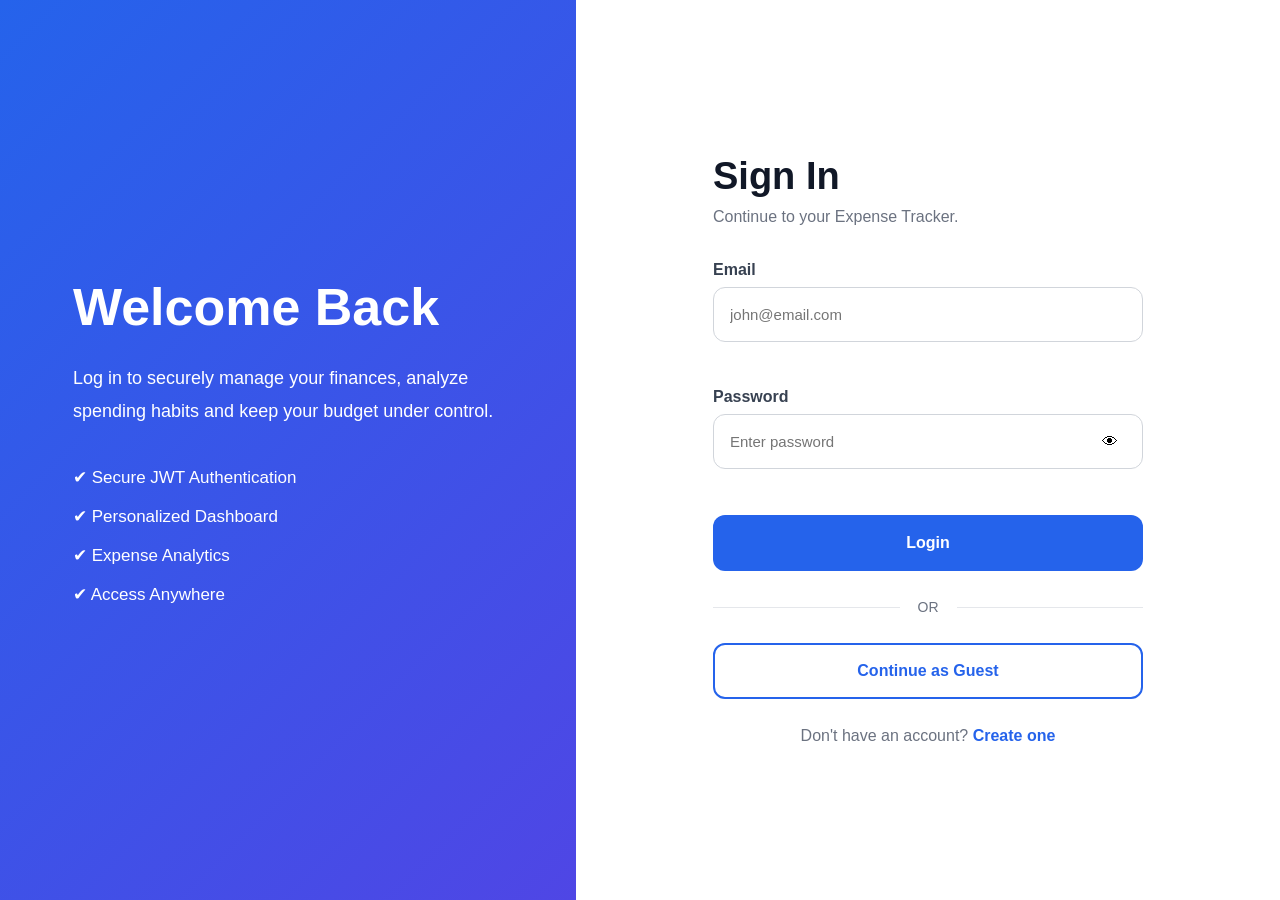
==== Expense-Tracker/Frontend/login.html @ 85dd7020 "Add login and registration HTML pages with corresponding CSS styles" ====
<!DOCTYPE html>
<html lang="en">

<head>

    <title>Login</title>

    <link rel="stylesheet" href="CSS/login.css">
    <link rel="stylesheet" href="CSS/register.css">

</head>

<body>

<div class="container">

    <!-- Left Panel -->

    <section class="left-panel">

        <div class="overlay">
            <h1>Welcome Back</h1>

            <p>
                Log in to securely manage your finances,
                analyze spending habits and keep your
                budget under control.
            </p>

            <ul>

                <li>✔ Secure JWT Authentication</li>

                <li>✔ Personalized Dashboard</li>

                <li>✔ Expense Analytics</li>

                <li>✔ Access Anywhere</li>

            </ul>
        </div>
    </section>


    <!-- Right Panel -->

    <section class="right-panel">

        <div class="card">
            <h2>Sign In</h2>

            <p class="subtitle">

                Continue to your Expense Tracker.

            </p>

            <form id="loginForm">
                <div class="input-group">

                    <label>Email</label>

                    <input
                            type="email"
                            id="email"
                            placeholder="john@email.com">

                    <small class="error"></small>
                </div>


                <div class="input-group">
                    <label>Password</label>

                    <div class="password-box">

                        <input
                                type="password"
                                id="password"
                                placeholder="Enter password">

                        <span id="togglePassword">
                            👁
                        </span>
                    </div>

                    <small class="error"></small>
                </div>


                <button
                        class="primary-btn"
                        type="submit">
                    Login
                </button>
            </form>

            <div class="divider">

                <span>OR</span>

            </div>


            <button
                    class="guest-btn"
                    id="guestLogin">
                Continue as Guest
            </button>

            <p class="register-link">

                Don't have an account?

                <a href="register.html">

                    Create one

                </a>
            </p>
        </div>
    </section>
</div>

<script src="login.js"></script>

</body>

</html>
---- Expense-Tracker/Frontend/CSS/login.css ----
.register-link{

    margin-top:28px;

    text-align:center;

    color:#6b7280;

}

.register-link a{

    color:#2563eb;

    text-decoration:none;

    font-weight:600;

}

.register-link a:hover{

    text-decoration:underline;

}
---- Expense-Tracker/Frontend/CSS/register.css ----
*{

    margin:0;

    padding:0;

    box-sizing:border-box;

    font-family:"Segoe UI",sans-serif;

}

body{

    background:#edf2ff;

}

.container{

    display:flex;

    min-height:100vh;

}

/* LEFT PANEL */

.left-panel{

    width:45%;

    background:linear-gradient(135deg,#2563eb,#4f46e5);

    color:white;

    display:flex;

    justify-content:center;

    align-items:center;

    padding:70px;

}

.overlay{

    max-width:430px;

}

.overlay h1{

    font-size:52px;

    margin-bottom:25px;

}

.overlay p{

    line-height:1.8;

    font-size:18px;

    margin-bottom:40px;

}

.overlay ul{

    list-style:none;

}

.overlay li{

    margin-bottom:18px;

    font-size:17px;

}


/* RIGHT PANEL */

.right-panel{

    width:55%;

    display:flex;

    justify-content:center;

    align-items:center;

    background:white;

}

.card{

    width:430px;

}

.card h2{

    font-size:38px;

    margin-bottom:10px;

    color:#111827;

}

.subtitle{

    color:#6b7280;

    margin-bottom:35px;

}


/* INPUTS */

.input-group{

    margin-bottom:22px;

}

label{

    display:block;

    margin-bottom:8px;

    font-weight:600;

    color:#374151;

}

input{

    width:100%;

    height:55px;

    border:1px solid #d1d5db;

    border-radius:12px;

    padding:0 16px;

    font-size:15px;

    transition:.25s;

}

input:focus{

    outline:none;

    border-color:#2563eb;

    box-shadow:0 0 0 4px rgba(37,99,235,.15);

}

.password-box{

    position:relative;

}

.password-box span{

    position:absolute;

    top:50%;

    right:18px;

    transform:translateY(-50%);

    cursor:pointer;

}

.error{

    display:block;

    color:#ef4444;

    margin-top:6px;

    min-height:18px;

}


/* BUTTONS */

#togglePassword{
    cursor: pointer;
    display: flex;
    align-items: center;
    justify-content: center;
    height: 30px;
    width: 30px;
    background: white;
    border-radius: 4px;
}
#togglePassword:hover{
    background-color: #c8cbd2;
}
.primary-btn{

    width:100%;

    height:56px;

    border:none;

    border-radius:12px;

    background:#2563eb;

    color:white;

    font-size:16px;

    font-weight:600;

    cursor:pointer;

    transition:.25s;

}

.primary-btn:hover{

    background:#1d4ed8;

}

.divider{

    display:flex;

    align-items:center;

    text-align:center;

    margin:28px 0;

}

.divider::before,
.divider::after{

    content:"";

    flex:1;

    height:1px;

    background:#e5e7eb;

}

.divider span{

    padding:0 18px;

    color:#6b7280;

    font-size:14px;

}

.guest-btn{

    width:100%;

    height:56px;

    border:2px solid #2563eb;

    background:white;

    color:#2563eb;

    border-radius:12px;

    font-size:16px;

    font-weight:600;

    cursor:pointer;

    transition:.25s;

}

.guest-btn:hover{

    background:#2563eb;

    color:white;

}


/* FOOTER */

.login-link{

    margin-top:28px;

    text-align:center;

    color:#6b7280;

}

.login-link a{

    color:#2563eb;

    text-decoration:none;

    font-weight:600;

}

.login-link a:hover{

    text-decoration:underline;

}


/* RESPONSIVE */

@media(max-width:900px){

    .left-panel{

        display:none;

    }

    .right-panel{

        width:100%;

        padding:40px;

    }

    .card{

        width:100%;

        max-width:430px;

    }

}
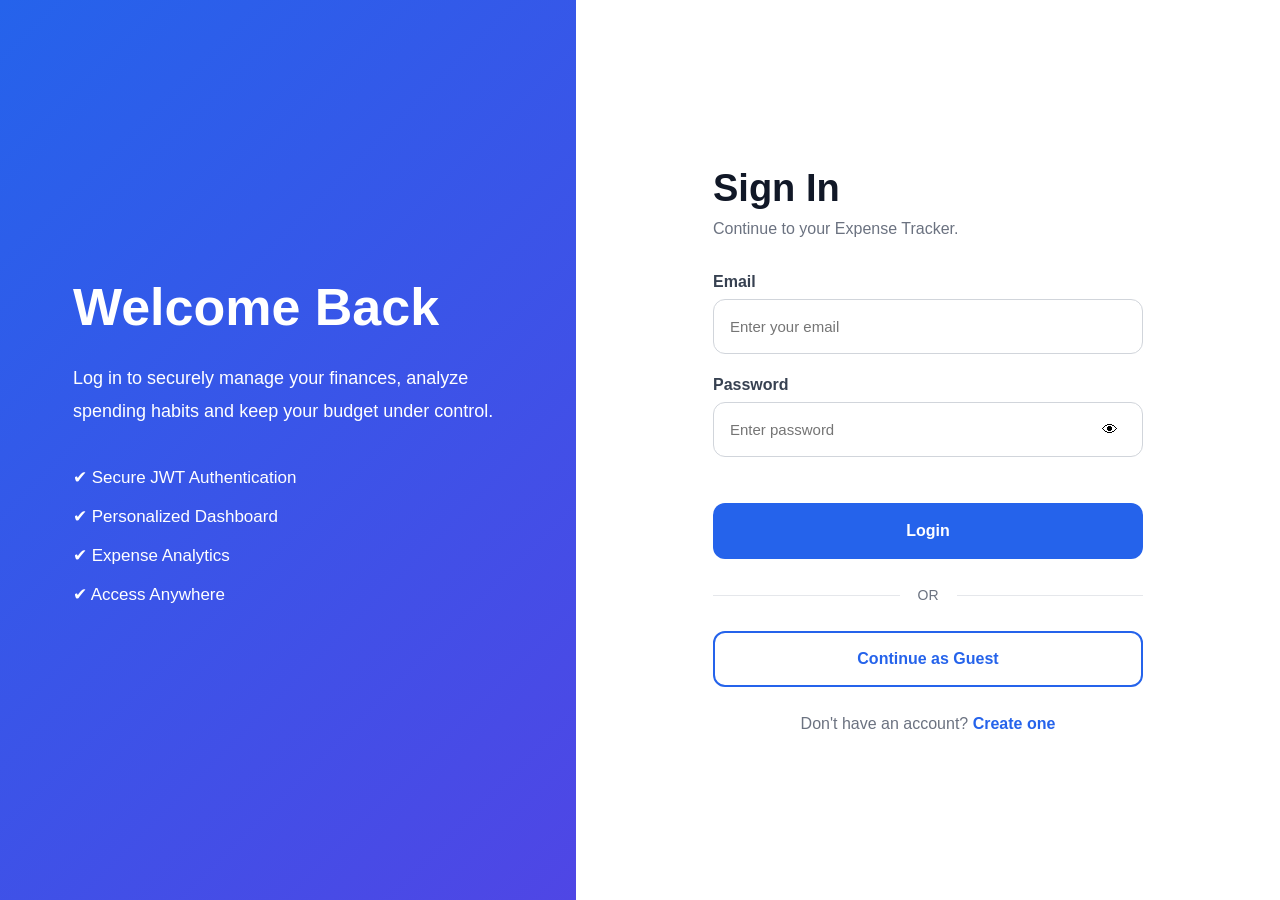
==== commit db3bd213: "Implement user authentication with login and registration functionality; add CORS configuration and " ====
--- a/Expense-Tracker/Frontend/login.html
+++ b/Expense-Tracker/Frontend/login.html
@@ -55,7 +55,6 @@
 
             </p>
 
-            <form id="loginForm">
                 <div class="input-group">
 
                     <label>Email</label>
@@ -63,9 +62,8 @@
                     <input
                             type="email"
                             id="email"
-                            placeholder="john@email.com">
-
-                    <small class="error"></small>
+                            placeholder="Enter your email">
+                            
                 </div>
 
 
@@ -89,11 +87,11 @@
 
 
                 <button
-                        class="primary-btn"
-                        type="submit">
+                        class="primary-btn js-login-btn"
+                        type="submit"
+                        onclick="loginUser()">
                     Login
                 </button>
-            </form>
 
             <div class="divider">
 
@@ -122,7 +120,7 @@
     </section>
 </div>
 
-<script src="login.js"></script>
+<script src="JS/login.js"></script>
 
 </body>
 
--- a/Expense-Tracker/Frontend/CSS/register.css
+++ b/Expense-Tracker/Frontend/CSS/register.css
@@ -201,7 +201,8 @@
     margin-top:6px;
 
     min-height:18px;
-
+    font-size: 15px;
+    font-weight: bold;
 }
 
 
